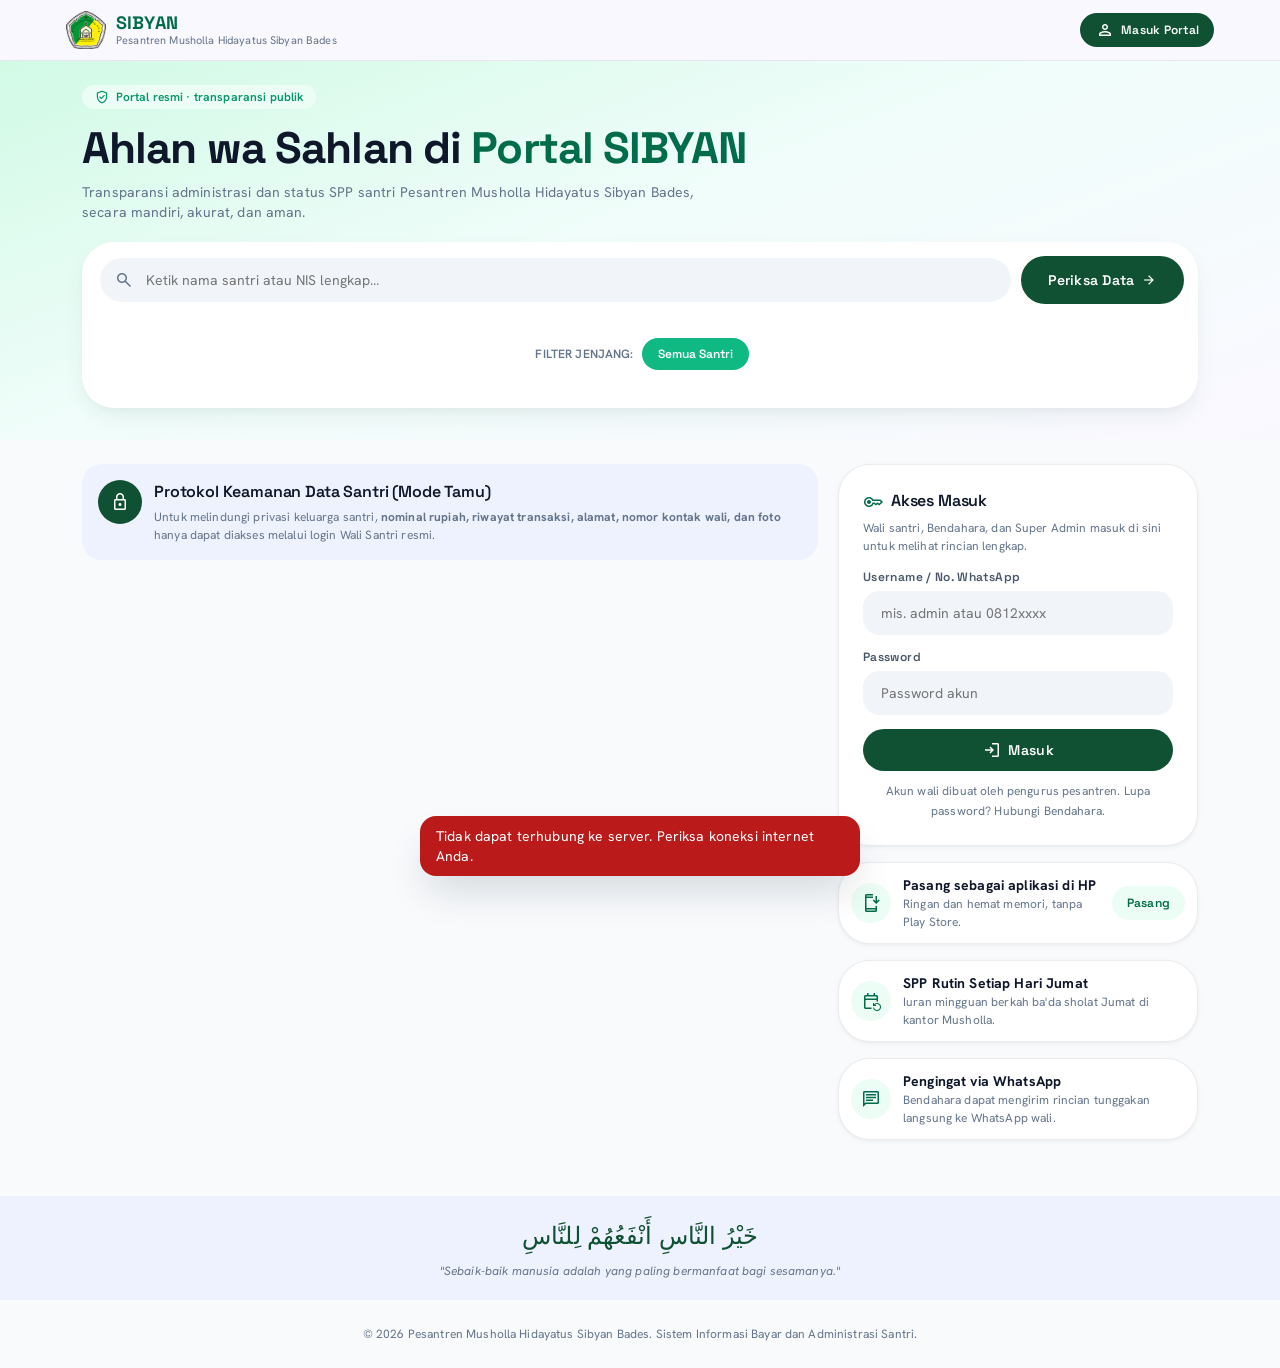
==== index.html @ fbd17046 "Upload pertama" ====
<!doctype html>
<html lang="id">
<head>
  <meta charset="utf-8">
  <meta name="viewport" content="width=device-width, initial-scale=1, viewport-fit=cover">
  <title>SIBYAN — Pesantren Musholla Hidayatus Sibyan Bades</title>
  <meta name="description" content="Sistem Informasi Bayar dan Administrasi Santri — Pesantren Musholla Hidayatus Sibyan Bades">
  <meta name="theme-color" content="#006c49">
  <link rel="manifest" href="manifest.json">
  <link rel="icon" type="image/png" href="assets/icon-192.png">
  <link rel="apple-touch-icon" href="assets/icon-192.png">
  <link rel="preconnect" href="https://fonts.googleapis.com">
  <link rel="preconnect" href="https://fonts.gstatic.com" crossorigin>
  <link href="https://fonts.googleapis.com/css2?family=Hanken+Grotesk:wght@400;500;600;700&family=Space+Grotesk:wght@500;600;700&display=swap" rel="stylesheet">
  <link href="https://fonts.googleapis.com/css2?family=Material+Symbols+Outlined:opsz,wght,FILL,GRAD@24,400,0,0&display=block" rel="stylesheet">
  <link rel="stylesheet" href="css/style.css">
</head>
<body>
  <div id="app">
    <div class="splash"><img src="assets/logo.png" alt="" width="72" height="72"><p>Memuat SIBYAN…</p></div>
  </div>
  <div id="toasts" aria-live="polite"></div>
  <div id="print-root"></div>
  <noscript><p style="padding:2rem">Aplikasi ini membutuhkan JavaScript. Mohon aktifkan JavaScript pada peramban Anda.</p></noscript>

  <script src="js/config.js"></script>
  <script src="js/api.js"></script>
  <script src="js/ui.js"></script>
  <script src="js/pages-public.js"></script>
  <script src="js/pages-admin.js"></script>
  <script src="js/pages-santri.js"></script>
  <script src="js/pages-keuangan.js"></script>
  <script src="js/pages-laporan.js"></script>
  <script src="js/pages-wali.js"></script>
  <script src="js/app.js"></script>
</body>
</html>
---- css/style.css ----
/* SIBYAN — Modern Financial (mengikuti DESIGN.md) */
:root{
  --primary:#10b981;--primary-d:#059669;--p900:#006c49;--deep:#0f5132;--amber:#f59e0b;--amber-d:#d97706;
  --ink:#0f172a;--mute:#64748b;--canvas:#f8fafc;--card:#fff;--subtle:#f1f5f9;--line:rgba(15,23,42,.08);
  --ok-bg:#ecfdf5;--warn-bg:#fffbeb;--err:#ba1a1a;--err-bg:#fef2f2;--info-bg:#eef2ff;
  --sh1:0 2px 8px -2px rgba(15,81,50,.05),0 1px 3px rgba(15,23,42,.04);
  --sh2:0 10px 25px -4px rgba(15,81,50,.08),0 4px 10px -2px rgba(15,23,42,.03);
  --sh3:0 20px 40px -8px rgba(15,23,42,.16);
  --fh:'Space Grotesk',system-ui,sans-serif;--fb:'Hanken Grotesk',system-ui,sans-serif;
  --safe-b:env(safe-area-inset-bottom,0px);--side:260px;
}
*{box-sizing:border-box}
html{-webkit-text-size-adjust:100%}
body{margin:0;background:var(--canvas);color:var(--ink);font:400 14px/20px var(--fb);letter-spacing:.01em;-webkit-tap-highlight-color:transparent}
body.modal-open{overflow:hidden}
h1,h2,h3,h4{font-family:var(--fh);margin:0;letter-spacing:-.01em;color:var(--ink)}
h1{font-size:26px;line-height:32px;font-weight:600}
h2{font-size:20px;line-height:28px;font-weight:600}
h3{font-size:16px;line-height:24px;font-weight:600}
p{margin:0}
a{color:var(--p900);text-decoration:none}
button{font:inherit;cursor:pointer}
img{max-width:100%}
.ms{font-family:'Material Symbols Outlined';font-weight:400;font-style:normal;font-size:20px;line-height:1;display:inline-block;vertical-align:middle;letter-spacing:normal;text-transform:none;white-space:nowrap;-webkit-font-feature-settings:'liga';font-feature-settings:'liga';-webkit-font-smoothing:antialiased;user-select:none}
.ms.fill{font-variation-settings:'FILL' 1}
.ms.lg{font-size:28px}.ms.sm{font-size:16px}
.num,.tnum{font-family:var(--fh);font-variant-numeric:tabular-nums;letter-spacing:-.01em}
.mute{color:var(--mute)}.small{font-size:12px;line-height:18px}.b{font-weight:600}.right{text-align:right}.center{text-align:center}
.ok{color:var(--primary-d)}.warn{color:var(--amber-d)}.err{color:var(--err)}
.row{display:flex;align-items:center;gap:.5rem}.row.wrap{flex-wrap:wrap}.between{justify-content:space-between}.grow{flex:1;min-width:0}
.stack{display:flex;flex-direction:column;gap:1rem}.gap-s{gap:.5rem}
.hide{display:none!important}
.splash{min-height:100vh;display:grid;place-content:center;justify-items:center;gap:1rem;color:var(--mute)}
.spin{width:14px;height:14px;border:2px solid currentColor;border-right-color:transparent;border-radius:50%;display:inline-block;animation:sp .7s linear infinite;vertical-align:-2px}
@keyframes sp{to{transform:rotate(360deg)}}
@keyframes fade{from{opacity:0;transform:translateY(6px)}to{opacity:1;transform:none}}
.fade{animation:fade .28s ease both}

/* ---------- Tombol ---------- */
.btn{display:inline-flex;align-items:center;justify-content:center;gap:.4rem;border:1.5px solid transparent;border-radius:9999px;padding:10px 20px;font:600 14px/20px var(--fh);letter-spacing:.02em;background:var(--primary);color:#fff;transition:background .15s,box-shadow .15s,transform .05s;white-space:nowrap}
.btn:hover{background:var(--primary-d)}.btn:active{transform:scale(.98)}
.btn:disabled{opacity:.55;cursor:not-allowed}
.btn.deep{background:var(--deep)}.btn.deep:hover{background:#0b3d26}
.btn.amber{background:var(--amber);color:#fff}.btn.amber:hover{background:var(--amber-d)}
.btn.ghost{background:transparent;color:var(--ink);border-color:rgba(15,23,42,.12)}.btn.ghost:hover{background:var(--subtle)}
.btn.soft{background:var(--ok-bg);color:var(--p900)}.btn.soft:hover{background:#d1fae5}
.btn.danger{background:var(--err-bg);color:var(--err)}.btn.danger:hover{background:#fee2e2}
.btn.sm{padding:6px 14px;font-size:12px}.btn.block{width:100%}
.btn.icon{padding:8px;width:36px;height:36px}.btn.icon.sm{width:30px;height:30px;padding:5px}
/* ---------- Kartu ---------- */
.card{background:var(--card);border:1px solid var(--line);border-radius:1.5rem;box-shadow:var(--sh1);padding:1.25rem}
.card.flat{box-shadow:none}.card.tight{padding:.75rem}
.card h2 .ms,.card h3 .ms{color:var(--p900);margin-right:.25rem}
.hero{background:linear-gradient(135deg,#ecfdf5 0%,#f0fdfa 55%,#fff 100%);border:1px solid var(--line);border-radius:1.5rem;padding:1.25rem;box-shadow:var(--sh1)}
.eyebrow{font:600 11px/16px var(--fh);letter-spacing:.06em;text-transform:uppercase;color:var(--p900)}
/* ---------- Chip ---------- */
.chip{display:inline-flex;align-items:center;gap:.35rem;padding:3px 12px;border-radius:9999px;font:600 12px/18px var(--fb);background:var(--subtle);color:#334155;white-space:nowrap}
.chip i{width:6px;height:6px;border-radius:50%;background:currentColor;display:inline-block}
.chip-ok{background:var(--ok-bg);color:var(--primary-d)}.chip-warn{background:var(--warn-bg);color:var(--amber-d)}
.chip-err{background:var(--err-bg);color:var(--err)}.chip-info{background:var(--info-bg);color:#4338ca}.chip-gray{background:var(--subtle);color:#475569}
/* ---------- Form ---------- */
label.f{display:block;font:600 12px/16px var(--fh);letter-spacing:.03em;color:#475569;margin-bottom:6px}
.inp,select.inp,textarea.inp{width:100%;background:var(--subtle);border:2px solid transparent;border-radius:1rem;padding:10px 16px;font:400 14px/20px var(--fb);color:var(--ink);outline:none;transition:border-color .15s,background .15s;appearance:none;-webkit-appearance:none}
select.inp{background-image:url("data:image/svg+xml,%3Csvg xmlns='http://www.w3.org/2000/svg' width='12' height='8' fill='none' stroke='%2364748b' stroke-width='2'%3E%3Cpath d='m1 1 5 5 5-5'/%3E%3C/svg%3E");background-repeat:no-repeat;background-position:right 14px center;padding-right:36px}
.inp:focus{border-color:var(--primary);background:#fff}
textarea.inp{min-height:80px;resize:vertical}
.search{position:relative}.search .ms{position:absolute;left:14px;top:50%;transform:translateY(-50%);color:var(--mute)}
.search .inp{padding-left:44px;border-radius:9999px}
.fg{margin-bottom:14px}.fgrid{display:grid;gap:0 14px;grid-template-columns:1fr}
.hint{font-size:12px;color:var(--mute);margin-top:4px}
.seg{display:inline-flex;background:var(--subtle);border-radius:9999px;padding:3px}
.seg button{border:0;background:transparent;border-radius:9999px;padding:6px 14px;font:600 12px/18px var(--fh);color:#475569}
.seg button.on{background:#fff;color:var(--p900);box-shadow:var(--sh1)}
.pills{display:flex;gap:.5rem;overflow-x:auto;padding-bottom:4px;scrollbar-width:none}.pills::-webkit-scrollbar{display:none}
.pill{border:0;border-radius:9999px;padding:7px 16px;background:var(--subtle);color:#334155;font:600 12px/18px var(--fh);white-space:nowrap}
.pill.on{background:var(--primary);color:#fff}
.pill.now::after{content:'';display:inline-block;width:6px;height:6px;border-radius:50%;background:var(--amber);margin-left:6px}
/* ---------- Tabel ---------- */
.tw{overflow-x:auto;-webkit-overflow-scrolling:touch;border-radius:1rem}
table.tbl{width:100%;border-collapse:collapse;min-width:640px}
.tbl th{background:var(--canvas);color:var(--mute);font:600 11px/16px var(--fh);letter-spacing:.05em;text-transform:uppercase;text-align:left;padding:12px 14px;white-space:nowrap}
.tbl td{padding:12px 14px;border-bottom:1px solid rgba(15,23,42,.05);vertical-align:middle}
.tbl tr:last-child td{border-bottom:0}
.tbl tbody tr:hover{background:rgba(241,245,249,.6)}
.tbl tr.tung{background:var(--err-bg)}.tbl td.now,.tbl th.now{background:rgba(16,185,129,.08)}
.tbl .r{text-align:right}.tbl .c{text-align:center}
.pager{display:flex;align-items:center;justify-content:space-between;gap:.5rem;flex-wrap:wrap;padding-top:12px}
.pager .pg{display:flex;gap:4px;align-items:center}
.pager button{border:0;min-width:32px;height:32px;border-radius:9999px;background:var(--subtle);font:600 12px var(--fh);padding:0 10px;color:#334155}
.pager button.on{background:var(--deep);color:#fff}.pager button:disabled{opacity:.4}
.empty{text-align:center;color:var(--mute);padding:2rem 1rem}.empty .ms{font-size:40px;opacity:.5;display:block;margin-bottom:.5rem}
.skel{background:linear-gradient(90deg,#eef2f6 25%,#f8fafc 50%,#eef2f6 75%);background-size:200% 100%;animation:sk 1.2s infinite;border-radius:1rem;min-height:18px}
@keyframes sk{to{background-position:-200% 0}}
/* ---------- Avatar ---------- */
.avatar{width:40px;height:40px;border-radius:50%;background:var(--ok-bg);color:var(--p900);display:inline-grid;place-items:center;font:700 13px var(--fh);flex:none;overflow:hidden}
.avatar img{width:100%;height:100%;object-fit:cover}.avatar.lg{width:72px;height:72px;font-size:22px}
/* ---------- Metrik ---------- */
.g2,.g3,.g4{display:grid;gap:1rem;grid-template-columns:1fr}
.stat{display:flex;flex-direction:column;gap:.5rem;position:relative}
.stat .lab{font:600 11px/16px var(--fh);letter-spacing:.05em;text-transform:uppercase;color:var(--mute)}
.stat .val{font:700 26px/32px var(--fh);letter-spacing:-.02em;font-variant-numeric:tabular-nums}
.stat .ico{position:absolute;right:0;top:0;width:36px;height:36px;border-radius:50%;display:grid;place-items:center;background:var(--ok-bg);color:var(--p900)}
.stat .ico.w{background:var(--warn-bg);color:var(--amber-d)}.stat .ico.e{background:var(--err-bg);color:var(--err)}
.bar{height:8px;background:var(--subtle);border-radius:9999px;overflow:hidden}.bar>i{display:block;height:100%;background:var(--primary);border-radius:9999px;transition:width .5s}
/* ---------- Layout publik ---------- */
.pub-head{position:sticky;top:0;z-index:30;background:rgba(250,248,255,.92);backdrop-filter:blur(10px);border-bottom:1px solid var(--line)}
.pub-head .in{max-width:1180px;margin:0 auto;padding:10px 1rem;display:flex;align-items:center;gap:1rem}
.brand{display:flex;align-items:center;gap:10px;min-width:0}.brand img{width:40px;height:40px;object-fit:contain}
.brand b{font:700 18px/20px var(--fh);color:var(--p900);display:block}.brand small{font-size:11px;line-height:14px;color:var(--mute);display:block;white-space:nowrap;overflow:hidden;text-overflow:ellipsis;max-width:46vw}
.wrap{max-width:1180px;margin:0 auto;padding:1rem}
.pub-hero{background:linear-gradient(160deg,#d1fae5 0%,#f0fdfa 45%,#faf8ff 100%);padding:1.5rem 0 2rem}
.pub-hero h1{font-size:30px;line-height:38px;font-weight:700;letter-spacing:-.02em;margin:.75rem 0 .5rem}.pub-hero h1 span{color:var(--p900)}
.searchbox{background:#fff;border-radius:2rem;box-shadow:var(--sh2);padding:12px;margin-top:1.25rem;display:grid;gap:10px}
.pub-grid{display:grid;gap:1.25rem;grid-template-columns:1fr}
.note{display:flex;gap:.75rem;background:var(--info-bg);border-radius:1.25rem;padding:1rem}
.note .ico{width:44px;height:44px;border-radius:50%;background:var(--deep);color:#fff;display:grid;place-items:center;flex:none}
.result{display:flex;gap:.75rem;align-items:flex-start;justify-content:space-between;flex-wrap:wrap}
.hadith{background:var(--info-bg);text-align:center;padding:1.25rem 1rem;margin-top:2rem}.hadith .ar{font-size:24px;line-height:40px;font-family:'Amiri','Noto Naskh Arabic',serif;color:var(--deep)}
.foot{padding:1.5rem 1rem;color:var(--mute);font-size:12px;text-align:center}
/* ---------- Layout admin/wali ---------- */
.side{position:fixed;inset:0 auto 0 0;width:var(--side);background:#fff;border-right:1px solid var(--line);display:none;flex-direction:column;padding:1rem;z-index:40;overflow-y:auto}
.side .brand{padding:.25rem .25rem 1rem}
.nav a,.nav button.lnk{display:flex;align-items:center;gap:.75rem;padding:11px 14px;border-radius:9999px;color:#334155;font:600 14px var(--fh);border:0;background:none;width:100%;text-align:left;margin-bottom:2px}
.nav a:hover{background:var(--subtle)}.nav a.on{background:var(--primary);color:#fff}
.side .srv{margin-top:auto;background:var(--info-bg);border-radius:1rem;padding:.75rem;font-size:12px}
.main{min-height:100vh;padding-bottom:calc(76px + var(--safe-b))}
.topbar{position:sticky;top:0;z-index:30;background:rgba(248,250,252,.92);backdrop-filter:blur(10px);display:flex;align-items:center;gap:.5rem;padding:10px 1rem;border-bottom:1px solid var(--line)}
.topbar .brand-m{display:flex}.content{padding:1rem;max-width:1400px;margin:0 auto}
.bnav{position:fixed;left:0;right:0;bottom:0;z-index:40;background:#fff;border-top:1px solid var(--line);display:flex;padding:6px 4px calc(6px + var(--safe-b));box-shadow:0 -4px 16px rgba(15,23,42,.05)}
.bnav a{flex:1;display:flex;flex-direction:column;align-items:center;gap:2px;font:600 10.5px/14px var(--fh);color:var(--mute);padding:4px 2px;border-radius:12px;min-width:0}
.bnav a .ms{font-size:24px}.bnav a.on{color:var(--p900)}.bnav a.on .ms{font-variation-settings:'FILL' 1}
.conn{display:inline-flex;align-items:center;gap:6px;background:var(--ok-bg);color:var(--p900);border-radius:9999px;padding:4px 12px;font:600 11px var(--fh)}
.conn i{width:7px;height:7px;border-radius:50%;background:var(--primary)}.conn.off i{background:var(--amber)}
.usr{display:flex;align-items:center;gap:.6rem;border:0;background:none;text-align:right}.usr .avatar{background:var(--deep);color:#fff}
.menu{position:absolute;right:1rem;top:58px;background:#fff;border:1px solid var(--line);border-radius:1.25rem;box-shadow:var(--sh2);padding:6px;min-width:210px;z-index:60}
.menu button{display:flex;gap:.6rem;align-items:center;width:100%;border:0;background:none;padding:10px 12px;border-radius:.9rem;text-align:left;font:500 14px var(--fb)}
.menu button:hover{background:var(--subtle)}
.ph{display:flex;align-items:flex-start;justify-content:space-between;gap:1rem;flex-wrap:wrap;margin-bottom:1rem}
.acts{display:flex;gap:.5rem;flex-wrap:wrap}
.chartbox{position:relative;height:240px}
.donut{position:relative;width:170px;height:170px;margin:0 auto}.donut .mid{position:absolute;inset:0;display:grid;place-content:center;text-align:center;pointer-events:none}
.donut .mid b{font:700 28px/32px var(--fh)}
.bullet{display:flex;align-items:center;justify-content:space-between;padding:8px 12px;border-radius:.9rem;background:var(--subtle);margin-bottom:6px;gap:.5rem}
/* ---------- Kartu SPP / sel ---------- */
.cellbtn{border:0;border-radius:9999px;padding:4px 12px;font:600 12px/18px var(--fb);background:var(--subtle);color:#64748b}
.cellbtn.lunas{background:#d1fae5;color:var(--p900);cursor:default}.cellbtn.tunggak{background:#fee2e2;color:var(--err)}
.cellbtn.sekarang{background:var(--amber);color:#fff}.cellbtn.sebagian{background:var(--warn-bg);color:var(--amber-d)}
.cellbtn.belum:hover,.cellbtn.tunggak:hover,.cellbtn.sekarang:hover,.cellbtn.sebagian:hover{filter:brightness(.95)}
.selbar{display:flex;gap:.75rem;flex-wrap:wrap;align-items:center;justify-content:space-between;background:var(--info-bg);border-radius:1.25rem;padding:.75rem 1rem}
input[type=checkbox].ck{width:18px;height:18px;accent-color:var(--deep)}
/* ---------- Modal ---------- */
.overlay{position:fixed;inset:0;z-index:100;background:rgba(15,23,42,.4);backdrop-filter:blur(8px);display:flex;align-items:flex-end;justify-content:center;opacity:0;transition:opacity .2s}
.overlay.show{opacity:1}
.modal{background:#fff;width:100%;max-width:560px;max-height:92vh;overflow-y:auto;border-radius:2rem 2rem 0 0;box-shadow:var(--sh3);padding:1.25rem 1.25rem calc(1.25rem + var(--safe-b));animation:up .25s ease}
.modal.wide{max-width:860px}.modal.narrow{max-width:400px}
@keyframes up{from{transform:translateY(40px);opacity:.5}to{transform:none;opacity:1}}
.mh{display:flex;align-items:flex-start;justify-content:space-between;gap:1rem;margin-bottom:1rem}
.mf{display:flex;gap:.5rem;justify-content:flex-end;flex-wrap:wrap;margin-top:1rem}
/* ---------- Toast ---------- */
#toasts{position:fixed;left:0;right:0;bottom:calc(84px + var(--safe-b));z-index:200;display:flex;flex-direction:column;align-items:center;gap:8px;pointer-events:none;padding:0 1rem}
.toast{background:var(--ink);color:#fff;border-radius:1rem;padding:10px 16px;box-shadow:var(--sh3);max-width:440px;font-size:14px;animation:fade .25s}
.toast.error{background:var(--err)}.toast.success{background:var(--deep)}
/* ---------- Nota termal ---------- */
.rcpt{background:#fff;border:1px solid var(--line);border-radius:1.25rem;padding:18px 16px;max-width:320px;margin:0 auto;font-family:var(--fh);font-size:12px;line-height:18px;position:relative;box-shadow:var(--sh1)}
.rcpt::before,.rcpt::after{content:'';position:absolute;left:12px;right:12px;height:0;border-top:2px dashed #cbd5e1}
.rcpt::before{top:6px}.rcpt::after{bottom:6px}
.rcpt .hd{text-align:center;margin-bottom:8px}.rcpt .hd img{width:40px;height:40px;object-fit:contain}
.rcpt .hd b{display:block;font-size:14px;line-height:18px;text-transform:uppercase}
.rcpt hr{border:0;border-top:1px dashed #94a3b8;margin:8px 0}
.rcpt .ln{display:flex;justify-content:space-between;gap:8px}.rcpt .ln span:last-child{text-align:right}
.rcpt .tot{font-size:15px;font-weight:700}.rcpt .qr{width:96px;margin:8px auto 4px}.rcpt .qr svg{width:100%;height:auto;display:block}
.rcpt .ctr{text-align:center}
/* ---------- Kartu santri (KTS) ---------- */
.kts{width:323px;height:204px;border-radius:14px;overflow:hidden;position:relative;background:linear-gradient(135deg,#0f5132 0%,#006c49 55%,#10b981 100%);color:#fff;font-family:var(--fb);box-shadow:var(--sh2);flex:none;padding:12px 14px}
.kts .top{display:flex;align-items:center;gap:8px;margin-bottom:10px}.kts .top img{width:30px;height:30px;background:#fff;border-radius:50%;padding:2px;object-fit:contain}
.kts .top b{font:700 11px/13px var(--fh);letter-spacing:.04em;text-transform:uppercase;display:block}.kts .top small{font-size:9px;opacity:.85;display:block}
.kts .body{display:flex;gap:12px}.kts .kph{width:64px;height:80px;border-radius:10px;background:rgba(255,255,255,.2);display:grid;place-items:center;font:700 22px var(--fh);overflow:hidden;flex:none;margin:0}
.kts .kph img{width:100%;height:100%;object-fit:cover}.kts .nm{font:700 14px/17px var(--fh)}.kts .sub{font-size:10.5px;line-height:15px;opacity:.92}
.kts .nis{font:600 13px var(--fh);letter-spacing:.06em;margin-top:4px;background:rgba(255,255,255,.18);border-radius:6px;padding:1px 6px;display:inline-block}
.kts .qr{position:absolute;right:12px;bottom:10px;width:66px;height:66px;background:#fff;border-radius:8px;padding:4px}.kts .qr svg{width:100%;height:100%;display:block}
.kts .ft{position:absolute;left:14px;bottom:10px;font-size:9px;opacity:.8}
.kgrid{display:flex;flex-wrap:wrap;gap:1rem;justify-content:center}
.wali-hero{background:linear-gradient(135deg,#0f5132,#006c49 60%,#0a8f63);color:#fff;border-radius:1.75rem;padding:1.25rem;box-shadow:var(--sh2)}
.wali-hero h1,.wali-hero .num{color:#fff}.wali-hero .big{font:700 38px/44px var(--fh);letter-spacing:-.02em}
.wk{display:flex;align-items:center;gap:.75rem;padding:.75rem;border-radius:1.1rem;margin-bottom:6px}
.wk .dot{width:40px;height:40px;border-radius:50%;display:grid;place-items:center;flex:none}
.wk.lunas{background:var(--ok-bg)}.wk.lunas .dot{background:#bbf7d0;color:var(--p900)}
.wk.tunggak{background:var(--err-bg)}.wk.tunggak .dot{background:#fecaca;color:var(--err)}
.wk.sekarang,.wk.sebagian{background:var(--warn-bg)}.wk.sekarang .dot,.wk.sebagian .dot{background:var(--amber);color:#fff}
.wk.belum,.wk.na{background:var(--info-bg)}.wk.belum .dot,.wk.na .dot{background:#e0e7ff;color:#4338ca}
.trx{border-radius:1.5rem}
#print-root{display:none}
/* ---------- Responsif ---------- */
@media(min-width:768px){
  .hide-m{display:inline-flex}
  h1{font-size:32px;line-height:40px}
  .fgrid.c2{grid-template-columns:1fr 1fr}.fgrid .full{grid-column:1/-1}
  .g2{grid-template-columns:repeat(2,1fr)}.g3{grid-template-columns:repeat(3,1fr)}.g4{grid-template-columns:repeat(2,1fr)}
  .overlay{align-items:center;padding:1rem}.modal{border-radius:2rem;padding:1.5rem}
  .searchbox{grid-template-columns:1fr auto;align-items:center;padding:14px 14px 14px 18px}
  .searchbox .chips{grid-column:1/-1}
  .card{padding:1.5rem;border-radius:2rem}.hero{padding:1.75rem;border-radius:2rem}
  .content{padding:1.5rem 2rem}.pub-hero h1{font-size:44px;line-height:52px}
  #toasts{bottom:1.5rem}.wrap{padding:1.5rem 2rem}
}
@media(min-width:1024px){
  .side{display:flex}.main{margin-left:var(--side);padding-bottom:2rem}.bnav{display:none}.topbar .brand-m{display:none}
  .g4{grid-template-columns:repeat(4,1fr)}.pub-grid{grid-template-columns:1fr 360px;align-items:start}
  .split{display:grid;grid-template-columns:2fr 1fr;gap:1rem;align-items:start}
}
.wali-shell{max-width:520px;margin:0 auto}
.wali-shell .main{margin:0;padding-bottom:calc(84px + var(--safe-b))}
.wali-shell .bnav{max-width:520px;margin:0 auto;border-radius:1.5rem 1.5rem 0 0}
@media(min-width:1024px){.wali-shell .main{margin-left:0}.wali-shell .bnav{display:flex}}
.hide-m{display:none}
.tbl tfoot td{background:var(--canvas);border-top:2px solid var(--line)}
.pick-res .bullet:hover{background:var(--ok-bg)}
[hidden]{display:none!important}
/* ---------- Cetak ---------- */
@media print{
  body>*:not(#print-root){display:none!important}
  #print-root{display:block!important}
  body{background:#fff}
  body[data-print=receipt] .rcpt{border:0;box-shadow:none;max-width:58mm;width:58mm;padding:2mm;margin:0;font-size:10px;line-height:14px}
  body[data-print=receipt] .rcpt::before,body[data-print=receipt] .rcpt::after{display:none}
  body[data-print=receipt]{}
  .kgrid{display:grid;grid-template-columns:repeat(2,86mm);gap:6mm;justify-content:center}
  .kts{width:85.6mm;height:54mm;box-shadow:none;break-inside:avoid;-webkit-print-color-adjust:exact;print-color-adjust:exact;padding:3mm 4mm}
  .kts .kph{width:17mm;height:21mm}.kts .qr{width:17mm;height:17mm;right:3mm;bottom:3mm}
  table.tbl{min-width:0;font-size:11px}.tbl th{-webkit-print-color-adjust:exact;print-color-adjust:exact}
  .ptitle{font:700 16px var(--fh);margin-bottom:4px}
}
@page{margin:10mm}
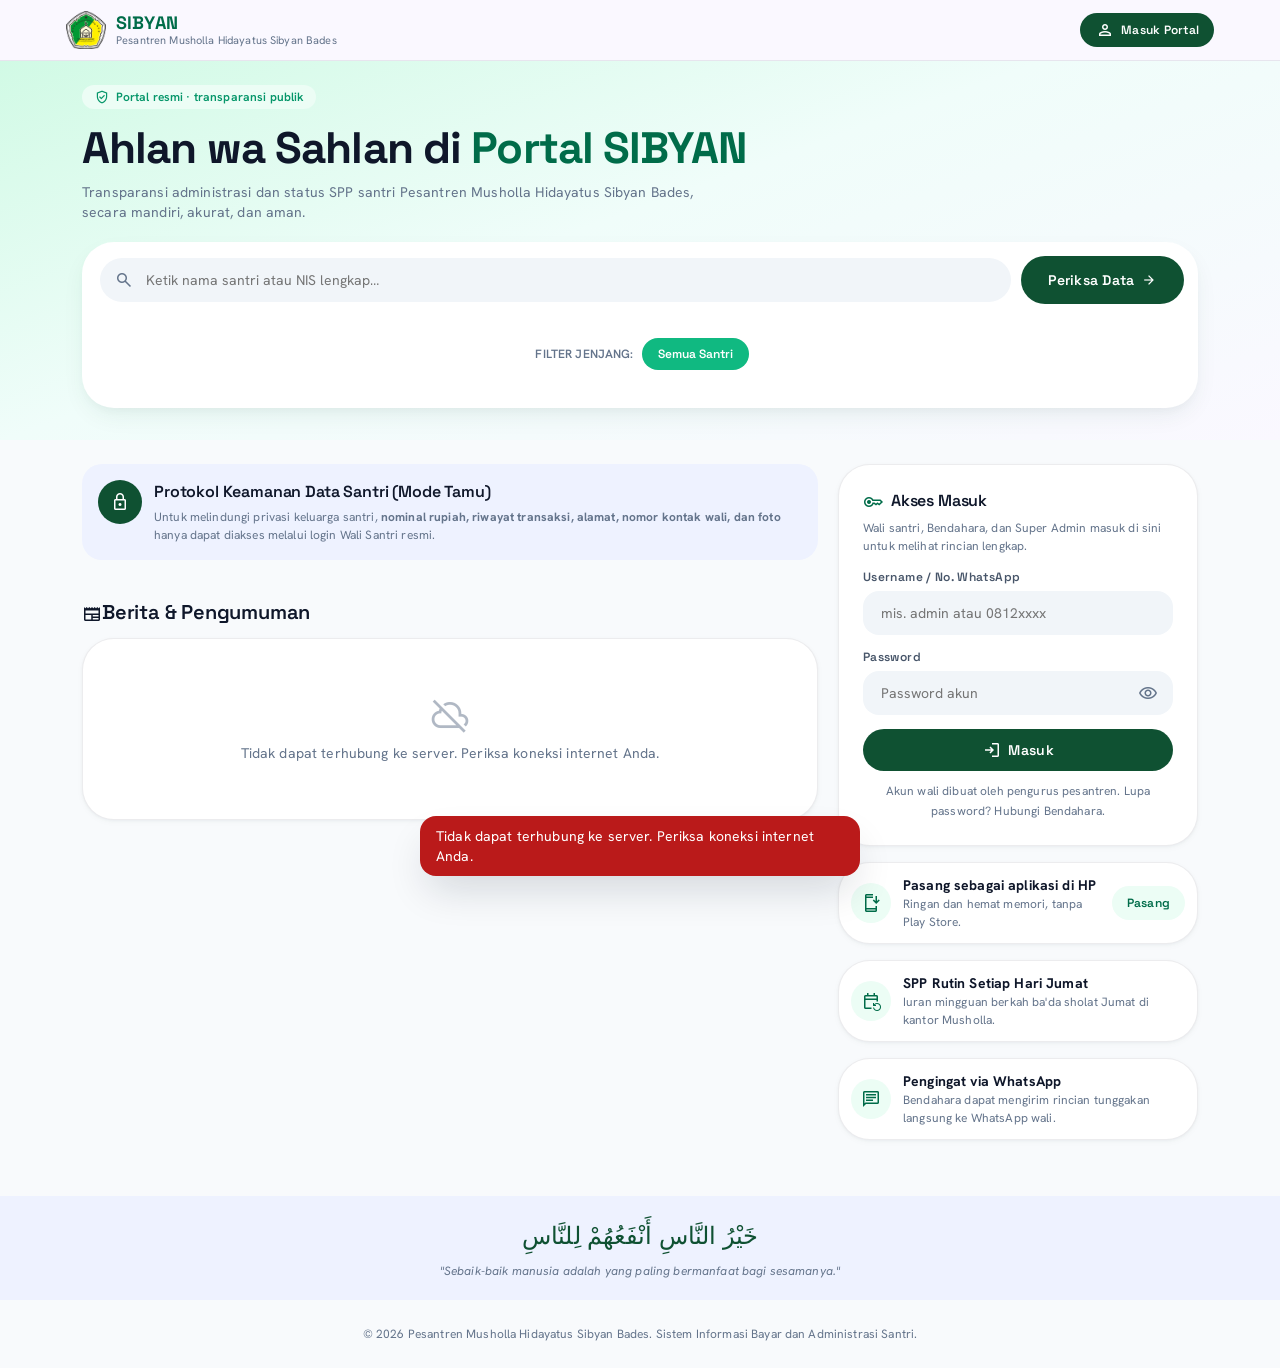
==== commit 23f22a2b: "update3" ====
--- a/index.html
+++ b/index.html
@@ -13,7 +13,7 @@
   <link rel="preconnect" href="https://fonts.gstatic.com" crossorigin>
   <link href="https://fonts.googleapis.com/css2?family=Hanken+Grotesk:wght@400;500;600;700&family=Space+Grotesk:wght@500;600;700&display=swap" rel="stylesheet">
   <link href="https://fonts.googleapis.com/css2?family=Material+Symbols+Outlined:opsz,wght,FILL,GRAD@24,400,0,0&display=block" rel="stylesheet">
-  <link rel="stylesheet" href="css/style.css">
+  <link rel="stylesheet" href="css/style.css?v=3.1.0">
 </head>
 <body>
   <div id="app">
@@ -24,14 +24,18 @@
   <noscript><p style="padding:2rem">Aplikasi ini membutuhkan JavaScript. Mohon aktifkan JavaScript pada peramban Anda.</p></noscript>
 
   <script src="js/config.js"></script>
-  <script src="js/api.js"></script>
-  <script src="js/ui.js"></script>
-  <script src="js/pages-public.js"></script>
-  <script src="js/pages-admin.js"></script>
-  <script src="js/pages-santri.js"></script>
-  <script src="js/pages-keuangan.js"></script>
-  <script src="js/pages-laporan.js"></script>
-  <script src="js/pages-wali.js"></script>
-  <script src="js/app.js"></script>
+  <script src="js/api.js?v=3.1.0"></script>
+  <script src="js/ui.js?v=3.1.0"></script>
+  <script src="js/pages-public.js?v=3.1.0"></script>
+  <script src="js/pages-admin.js?v=3.1.0"></script>
+  <script src="js/pages-santri.js?v=3.1.0"></script>
+  <script src="js/pages-keuangan.js?v=3.1.0"></script>
+  <script src="js/pages-laporan.js?v=3.1.0"></script>
+  <script src="js/pages-absensi.js?v=3.1.0"></script>
+  <script src="js/pages-berita.js?v=3.1.0"></script>
+  <script src="js/pages-wa.js?v=3.1.0"></script>
+  <script src="js/pages-aktivitas.js?v=3.1.0"></script>
+  <script src="js/pages-wali.js?v=3.1.0"></script>
+  <script src="js/app.js?v=3.1.0"></script>
 </body>
 </html>
--- a/css/style.css
+++ b/css/style.css
@@ -144,6 +144,7 @@
 /* ---------- Kartu SPP / sel ---------- */
 .cellbtn{border:0;border-radius:9999px;padding:4px 12px;font:600 12px/18px var(--fb);background:var(--subtle);color:#64748b}
 .cellbtn.lunas{background:#d1fae5;color:var(--p900);cursor:default}.cellbtn.tunggak{background:#fee2e2;color:var(--err)}
+.cellbtn.libur{background:#e0e7ff;color:#4338ca;cursor:default}
 .cellbtn.sekarang{background:var(--amber);color:#fff}.cellbtn.sebagian{background:var(--warn-bg);color:var(--amber-d)}
 .cellbtn.belum:hover,.cellbtn.tunggak:hover,.cellbtn.sekarang:hover,.cellbtn.sebagian:hover{filter:brightness(.95)}
 .selbar{display:flex;gap:.75rem;flex-wrap:wrap;align-items:center;justify-content:space-between;background:var(--info-bg);border-radius:1.25rem;padding:.75rem 1rem}
@@ -216,6 +217,50 @@
 .tbl tfoot td{background:var(--canvas);border-top:2px solid var(--line)}
 .pick-res .bullet:hover{background:var(--ok-bg)}
 [hidden]{display:none!important}
+
+/* ---------- Password mata ---------- */
+.pw{position:relative}.pw .inp{padding-right:46px}
+.pw-eye{position:absolute;right:8px;top:50%;transform:translateY(-50%);border:0;background:none;color:var(--mute);width:34px;height:34px;border-radius:50%;display:grid;place-items:center}
+.pw-eye:hover{background:rgba(15,23,42,.06);color:var(--ink)}
+/* ---------- Absensi ---------- */
+.abrow{display:flex;align-items:center;gap:.75rem;justify-content:space-between;padding:10px 4px;border-bottom:1px solid rgba(15,23,42,.05);flex-wrap:wrap}
+.abbtns{display:flex;gap:6px}
+.ab{width:42px;height:38px;border-radius:12px;border:1.5px solid rgba(15,23,42,.12);background:#fff;font:700 13px var(--fh);color:#64748b}
+.ab.on.H{background:#d1fae5;border-color:var(--primary);color:var(--p900)}.ab.on.I{background:#e0e7ff;border-color:#6366f1;color:#4338ca}
+.ab.on.S{background:#fef3c7;border-color:var(--amber);color:var(--amber-d)}.ab.on.A{background:#fee2e2;border-color:var(--err);color:var(--err)}
+/* ---------- Berita ---------- */
+.news{display:flex;gap:.9rem;cursor:pointer;margin-bottom:12px;transition:box-shadow .15s}.news:hover{box-shadow:var(--sh2)}
+.news-img{width:120px;min-height:110px;border-radius:1rem;background:var(--ok-bg);color:var(--p900);display:grid;place-items:center;overflow:hidden;flex:none;position:relative}
+.news-img img{width:100%;height:100%;object-fit:cover;position:absolute;inset:0}.news-img .ms{font-size:36px;opacity:.6}
+.news-cnt{position:absolute;right:6px;bottom:6px;background:rgba(255,255,255,.92)}
+.news-body{min-width:0}.news-body h3{margin:6px 0 2px}
+.gal{display:flex;flex-direction:column;gap:10px;margin-bottom:12px}.gal img{width:100%;border-radius:1rem;display:block;background:var(--subtle);min-height:80px}
+.thumbs{display:flex;gap:8px;flex-wrap:wrap}.thumb{position:relative;width:84px;height:84px;border-radius:12px;overflow:hidden;background:var(--subtle)}
+.thumb img{width:100%;height:100%;object-fit:cover}.thumb button{position:absolute;top:3px;right:3px;width:24px;height:24px;border-radius:50%;border:0;background:rgba(15,23,42,.75);color:#fff;display:grid;place-items:center;padding:0}
+.thumb.del{opacity:.35}
+@media(max-width:480px){.news{flex-direction:column}.news-img{width:100%;min-height:150px}}
+/* ---------- Matriks pelunasan ---------- */
+.mx{border-collapse:separate;border-spacing:0;font-size:12px;min-width:0}
+.mx th,.mx td{padding:6px 5px;text-align:center;border-bottom:1px solid rgba(15,23,42,.06);white-space:nowrap}
+.mx thead th{background:var(--canvas);position:sticky;top:0;z-index:2;font:600 11px var(--fh);color:var(--mute)}
+.mx thead tr:nth-child(2) th{top:31px}
+.mx td.nm,.mx th.nm{position:sticky;left:0;background:#fff;text-align:left;z-index:1;min-width:160px;border-right:1px solid var(--line)}
+.mx thead th.nm{background:var(--canvas);z-index:3}
+.mx .gb{border-left:2px solid var(--line)}
+.mx .V{color:var(--primary-d);font-weight:700;font-size:14px}.mx .T{color:var(--err);font-weight:700;font-size:14px;background:var(--err-bg)}
+.mx .B{color:#94a3b8}.mx .S{color:var(--amber-d);font-weight:700}.mx .L{color:#4338ca;background:var(--info-bg);font-weight:700;font-size:11px}
+.mx tfoot td{background:var(--ok-bg);font-weight:700;position:sticky;bottom:0}
+.legend{display:flex;gap:12px;flex-wrap:wrap;font-size:12px;color:var(--mute)}
+/* ---------- WA & CRM ---------- */
+.wa-bubble{background:#dcf8c6;border-radius:12px 12px 12px 2px;padding:10px 12px;font-size:13px;line-height:19px;white-space:pre-wrap;max-width:420px;box-shadow:0 1px 1px rgba(0,0,0,.08)}
+.switch{position:relative;display:inline-block;width:52px;height:30px;flex:none}.switch input{opacity:0;width:0;height:0}
+.switch i{position:absolute;inset:0;background:#cbd5e1;border-radius:9999px;transition:.2s;cursor:pointer}.switch i::before{content:'';position:absolute;width:24px;height:24px;left:3px;top:3px;background:#fff;border-radius:50%;transition:.2s;box-shadow:0 1px 3px rgba(0,0,0,.25)}
+.switch input:checked+i{background:var(--primary)}.switch input:checked+i::before{transform:translateX(22px)}.switch input:disabled+i{opacity:.5;cursor:not-allowed}
+.wab{display:inline-flex;align-items:center;gap:4px;border-radius:9999px;padding:2px 10px;font:600 11px var(--fh)}.wab.ya{background:var(--ok-bg);color:var(--primary-d)}.wab.tidak{background:var(--err-bg);color:var(--err)}.wab.belum{background:var(--subtle);color:#64748b}
+.vbtn{border:1px dashed #cbd5e1;background:#fff;border-radius:9999px;padding:3px 10px;font:600 12px var(--fh);color:var(--p900)}
+.vbanner{display:flex;align-items:center;gap:.6rem;background:var(--info-bg);color:#312e81;padding:10px 1rem;font-size:13px;flex-wrap:wrap}.vbanner span{flex:1;min-width:220px}.vbanner.warn{background:var(--warn-bg);color:#92400e}
+details.help{background:var(--subtle);border-radius:1rem;padding:10px 14px;margin-top:10px}details.help summary{cursor:pointer;font:600 14px var(--fh)}details.help ol{margin:8px 0 0;padding-left:20px;line-height:22px}
+.chk{display:flex;align-items:center;gap:.6rem;padding:8px 12px;border-radius:.9rem;background:var(--subtle);margin-bottom:6px}.chk.ok{background:var(--ok-bg)}.chk .ms{color:#94a3b8}.chk.ok .ms{color:var(--primary-d)}
 /* ---------- Cetak ---------- */
 @media print{
   body>*:not(#print-root){display:none!important}
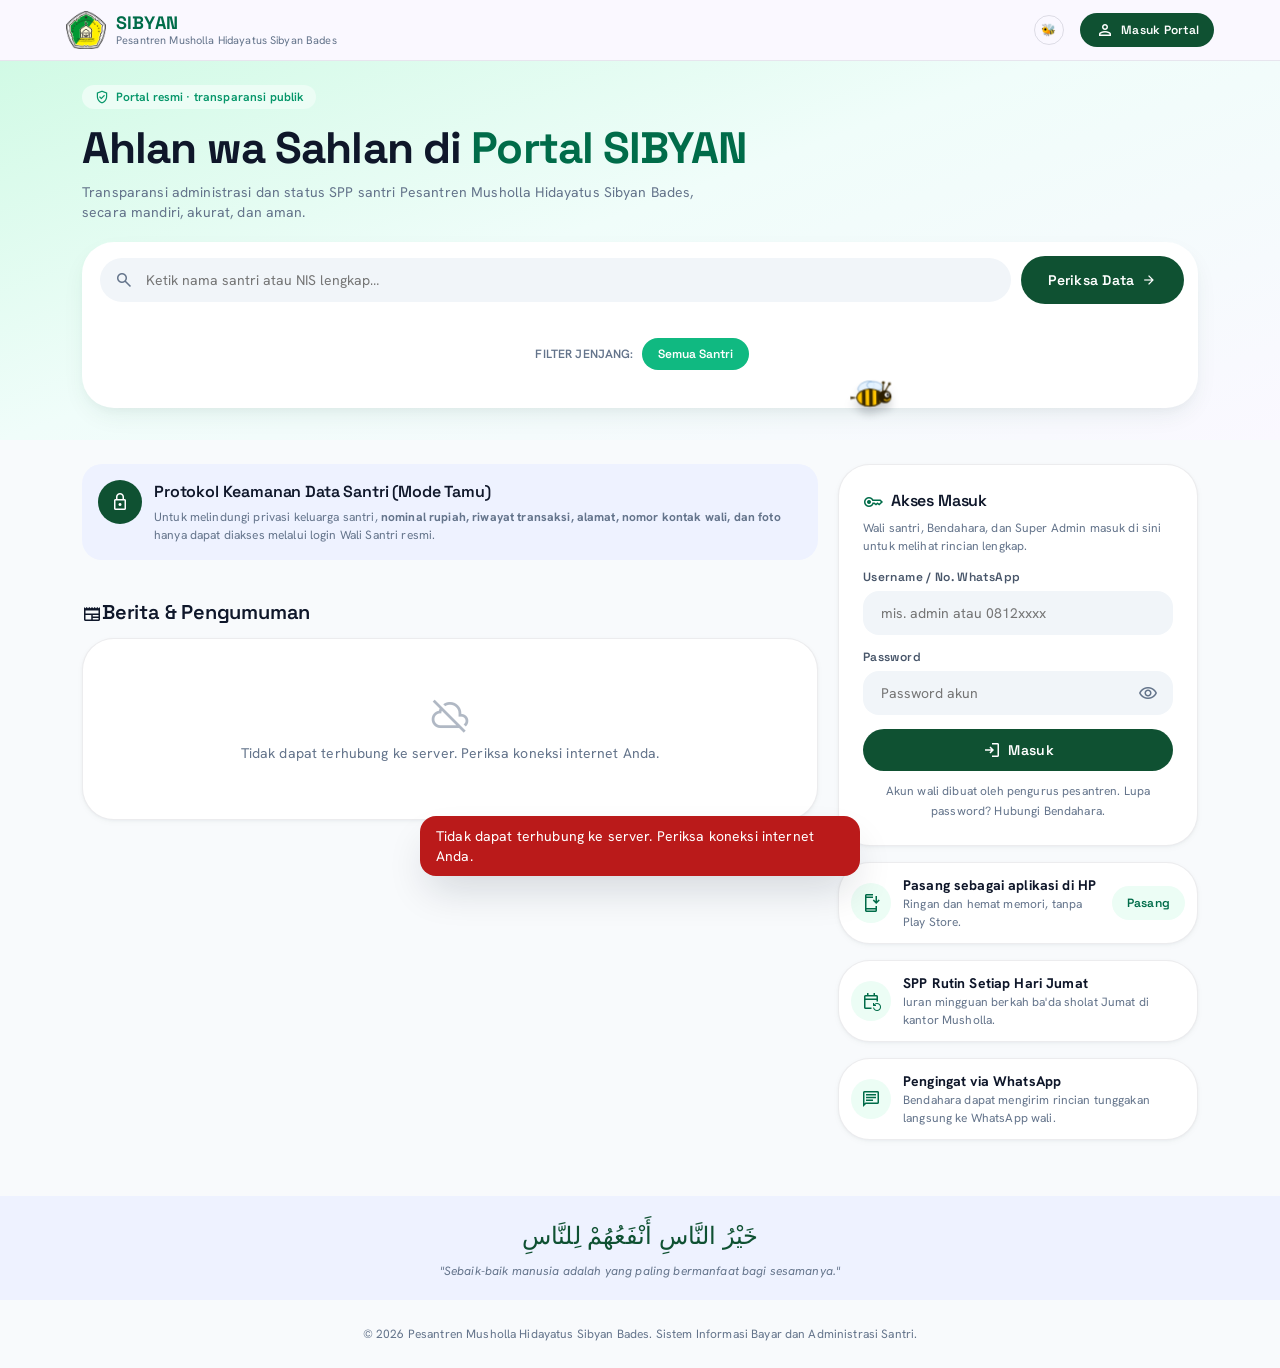
==== commit aaaf98e0: "lebah" ====
--- a/index.html
+++ b/index.html
@@ -13,7 +13,7 @@
   <link rel="preconnect" href="https://fonts.gstatic.com" crossorigin>
   <link href="https://fonts.googleapis.com/css2?family=Hanken+Grotesk:wght@400;500;600;700&family=Space+Grotesk:wght@500;600;700&display=swap" rel="stylesheet">
   <link href="https://fonts.googleapis.com/css2?family=Material+Symbols+Outlined:opsz,wght,FILL,GRAD@24,400,0,0&display=block" rel="stylesheet">
-  <link rel="stylesheet" href="css/style.css?v=3.1.0">
+  <link rel="stylesheet" href="css/style.css?v=3.4.0">
 </head>
 <body>
   <div id="app">
@@ -24,18 +24,19 @@
   <noscript><p style="padding:2rem">Aplikasi ini membutuhkan JavaScript. Mohon aktifkan JavaScript pada peramban Anda.</p></noscript>
 
   <script src="js/config.js"></script>
-  <script src="js/api.js?v=3.1.0"></script>
-  <script src="js/ui.js?v=3.1.0"></script>
-  <script src="js/pages-public.js?v=3.1.0"></script>
-  <script src="js/pages-admin.js?v=3.1.0"></script>
-  <script src="js/pages-santri.js?v=3.1.0"></script>
-  <script src="js/pages-keuangan.js?v=3.1.0"></script>
-  <script src="js/pages-laporan.js?v=3.1.0"></script>
-  <script src="js/pages-absensi.js?v=3.1.0"></script>
-  <script src="js/pages-berita.js?v=3.1.0"></script>
-  <script src="js/pages-wa.js?v=3.1.0"></script>
-  <script src="js/pages-aktivitas.js?v=3.1.0"></script>
-  <script src="js/pages-wali.js?v=3.1.0"></script>
-  <script src="js/app.js?v=3.1.0"></script>
+  <script src="js/api.js?v=3.4.0"></script>
+  <script src="js/ui.js?v=3.4.0"></script>
+  <script src="js/pages-public.js?v=3.4.0"></script>
+  <script src="js/pages-admin.js?v=3.4.0"></script>
+  <script src="js/pages-santri.js?v=3.4.0"></script>
+  <script src="js/pages-keuangan.js?v=3.4.0"></script>
+  <script src="js/pages-laporan.js?v=3.4.0"></script>
+  <script src="js/pages-absensi.js?v=3.4.0"></script>
+  <script src="js/pages-berita.js?v=3.4.0"></script>
+  <script src="js/pages-wa.js?v=3.4.0"></script>
+  <script src="js/pages-aktivitas.js?v=3.4.0"></script>
+  <script src="js/pages-wali.js?v=3.4.0"></script>
+  <script src="js/lebah.js?v=3.4.0"></script>
+  <script src="js/app.js?v=3.4.0"></script>
 </body>
 </html>
--- a/css/style.css
+++ b/css/style.css
@@ -144,6 +144,7 @@
 /* ---------- Kartu SPP / sel ---------- */
 .cellbtn{border:0;border-radius:9999px;padding:4px 12px;font:600 12px/18px var(--fb);background:var(--subtle);color:#64748b}
 .cellbtn.lunas{background:#d1fae5;color:var(--p900);cursor:default}.cellbtn.tunggak{background:#fee2e2;color:var(--err)}
+.cellbtn.muka{background:#ccfbf1;color:#0f766e;cursor:default}
 .cellbtn.libur{background:#e0e7ff;color:#4338ca;cursor:default}
 .cellbtn.sekarang{background:var(--amber);color:#fff}.cellbtn.sebagian{background:var(--warn-bg);color:var(--amber-d)}
 .cellbtn.belum:hover,.cellbtn.tunggak:hover,.cellbtn.sekarang:hover,.cellbtn.sebagian:hover{filter:brightness(.95)}
@@ -248,7 +249,7 @@
 .mx thead th.nm{background:var(--canvas);z-index:3}
 .mx .gb{border-left:2px solid var(--line)}
 .mx .V{color:var(--primary-d);font-weight:700;font-size:14px}.mx .T{color:var(--err);font-weight:700;font-size:14px;background:var(--err-bg)}
-.mx .B{color:#94a3b8}.mx .S{color:var(--amber-d);font-weight:700}.mx .L{color:#4338ca;background:var(--info-bg);font-weight:700;font-size:11px}
+.mx .M{color:#0f766e;font-weight:700;font-size:14px;background:#ccfbf1}.mx .B{color:#94a3b8}.mx .S{color:var(--amber-d);font-weight:700}.mx .L{color:#4338ca;background:var(--info-bg);font-weight:700;font-size:11px}
 .mx tfoot td{background:var(--ok-bg);font-weight:700;position:sticky;bottom:0}
 .legend{display:flex;gap:12px;flex-wrap:wrap;font-size:12px;color:var(--mute)}
 /* ---------- WA & CRM ---------- */
@@ -261,8 +262,16 @@
 .vbanner{display:flex;align-items:center;gap:.6rem;background:var(--info-bg);color:#312e81;padding:10px 1rem;font-size:13px;flex-wrap:wrap}.vbanner span{flex:1;min-width:220px}.vbanner.warn{background:var(--warn-bg);color:#92400e}
 details.help{background:var(--subtle);border-radius:1rem;padding:10px 14px;margin-top:10px}details.help summary{cursor:pointer;font:600 14px var(--fh)}details.help ol{margin:8px 0 0;padding-left:20px;line-height:22px}
 .chk{display:flex;align-items:center;gap:.6rem;padding:8px 12px;border-radius:.9rem;background:var(--subtle);margin-bottom:6px}.chk.ok{background:var(--ok-bg)}.chk .ms{color:#94a3b8}.chk.ok .ms{color:var(--primary-d)}
+/* ---------- Lebah pengikut pointer ---------- */
+#lebah{position:fixed;left:0;top:0;width:46px;height:35px;z-index:9999;pointer-events:none;will-change:transform;transform:translate3d(-120px,-120px,0)}
+#lebah .bee-in{width:100%;height:100%;transform-origin:50% 55%}
+#lebah svg{width:100%;height:100%;overflow:visible;filter:drop-shadow(0 7px 4px rgba(15,23,42,.2))}
+#lebah .w{transform-box:fill-box;transform-origin:50% 100%;animation:lbflap .085s ease-in-out infinite alternate}
+#lebah .w2{animation-delay:-.04s}
+@keyframes lbflap{from{transform:scaleY(1)}to{transform:scaleY(.22)}}
 /* ---------- Cetak ---------- */
 @media print{
+  #lebah{display:none!important}
   body>*:not(#print-root){display:none!important}
   #print-root{display:block!important}
   body{background:#fff}
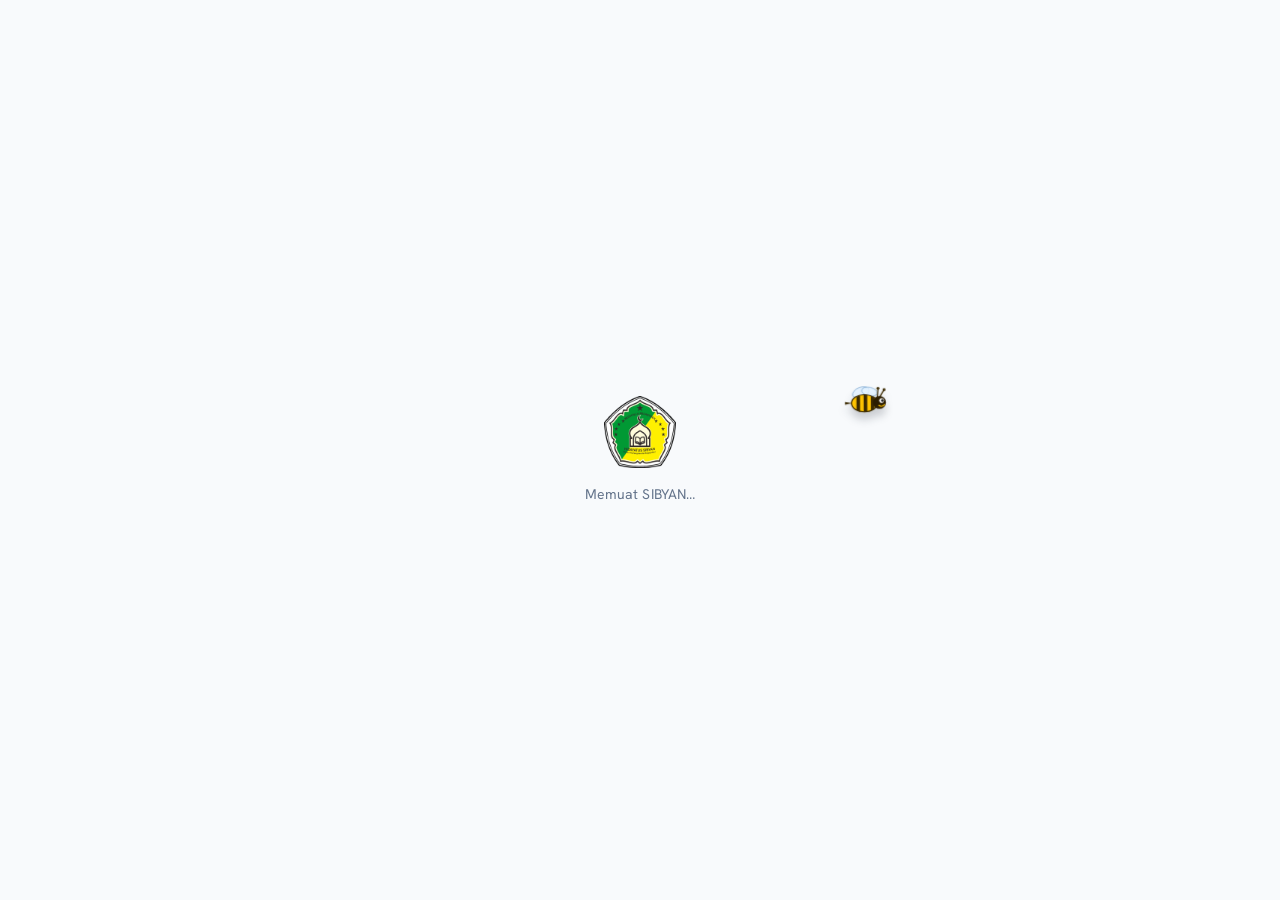
==== commit 2dbe89a9: "updatekereta" ====
--- a/index.html
+++ b/index.html
@@ -13,7 +13,7 @@
   <link rel="preconnect" href="https://fonts.gstatic.com" crossorigin>
   <link href="https://fonts.googleapis.com/css2?family=Hanken+Grotesk:wght@400;500;600;700&family=Space+Grotesk:wght@500;600;700&display=swap" rel="stylesheet">
   <link href="https://fonts.googleapis.com/css2?family=Material+Symbols+Outlined:opsz,wght,FILL,GRAD@24,400,0,0&display=block" rel="stylesheet">
-  <link rel="stylesheet" href="css/style.css?v=3.4.0">
+  <link rel="stylesheet" href="css/style.css?v=3.5.0">
 </head>
 <body>
   <div id="app">
@@ -24,19 +24,20 @@
   <noscript><p style="padding:2rem">Aplikasi ini membutuhkan JavaScript. Mohon aktifkan JavaScript pada peramban Anda.</p></noscript>
 
   <script src="js/config.js"></script>
-  <script src="js/api.js?v=3.4.0"></script>
-  <script src="js/ui.js?v=3.4.0"></script>
-  <script src="js/pages-public.js?v=3.4.0"></script>
-  <script src="js/pages-admin.js?v=3.4.0"></script>
-  <script src="js/pages-santri.js?v=3.4.0"></script>
-  <script src="js/pages-keuangan.js?v=3.4.0"></script>
-  <script src="js/pages-laporan.js?v=3.4.0"></script>
-  <script src="js/pages-absensi.js?v=3.4.0"></script>
-  <script src="js/pages-berita.js?v=3.4.0"></script>
-  <script src="js/pages-wa.js?v=3.4.0"></script>
-  <script src="js/pages-aktivitas.js?v=3.4.0"></script>
-  <script src="js/pages-wali.js?v=3.4.0"></script>
-  <script src="js/lebah.js?v=3.4.0"></script>
-  <script src="js/app.js?v=3.4.0"></script>
+  <script src="js/api.js?v=3.5.0"></script>
+  <script src="js/ui.js?v=3.5.0"></script>
+  <script src="js/pages-public.js?v=3.5.0"></script>
+  <script src="js/pages-admin.js?v=3.5.0"></script>
+  <script src="js/pages-santri.js?v=3.5.0"></script>
+  <script src="js/pages-keuangan.js?v=3.5.0"></script>
+  <script src="js/pages-laporan.js?v=3.5.0"></script>
+  <script src="js/pages-absensi.js?v=3.5.0"></script>
+  <script src="js/pages-berita.js?v=3.5.0"></script>
+  <script src="js/pages-wa.js?v=3.5.0"></script>
+  <script src="js/pages-aktivitas.js?v=3.5.0"></script>
+  <script src="js/pages-wali.js?v=3.5.0"></script>
+  <script src="js/lebah.js?v=3.5.0"></script>
+  <script src="js/kereta.js?v=3.5.0"></script>
+  <script src="js/app.js?v=3.5.0"></script>
 </body>
 </html>
--- a/css/style.css
+++ b/css/style.css
@@ -269,9 +269,17 @@
 #lebah .w{transform-box:fill-box;transform-origin:50% 100%;animation:lbflap .085s ease-in-out infinite alternate}
 #lebah .w2{animation-delay:-.04s}
 @keyframes lbflap{from{transform:scaleY(1)}to{transform:scaleY(.22)}}
+/* ---------- Kereta api ---------- */
+#kereta{position:fixed;left:0;z-index:9000;pointer-events:none;will-change:transform}
+#kereta .kr-in{width:100%;height:100%}#kereta svg{display:block;overflow:visible;filter:drop-shadow(0 5px 3px rgba(15,23,42,.28))}
+#kereta .wh{transform-box:fill-box;transform-origin:center;animation:krspin .6s linear infinite}
+@keyframes krspin{to{transform:rotate(360deg)}}
+#kereta-rel{position:fixed;left:0;right:0;height:6px;z-index:8998;pointer-events:none;opacity:0;border-top:2px solid #6b7280;background:repeating-linear-gradient(90deg,#92400e 0 7px,transparent 7px 24px) 0 3px/100% 3px no-repeat}
+.kr-puff{position:fixed;width:calc(16px * var(--s,1));height:calc(16px * var(--s,1));border-radius:50%;background:radial-gradient(circle,#fff 0%,rgba(235,238,242,.9) 55%,rgba(235,238,242,0) 75%);pointer-events:none;z-index:8999;animation:krpuff 2s ease-out forwards}
+@keyframes krpuff{from{transform:translate(-50%,-50%) scale(.5);opacity:.9}to{transform:translate(calc(-50% + var(--dx)),calc(-50% - 80px)) scale(3.4);opacity:0}}
 /* ---------- Cetak ---------- */
 @media print{
-  #lebah{display:none!important}
+  #lebah,#kereta,#kereta-rel,.kr-puff{display:none!important}
   body>*:not(#print-root){display:none!important}
   #print-root{display:block!important}
   body{background:#fff}
